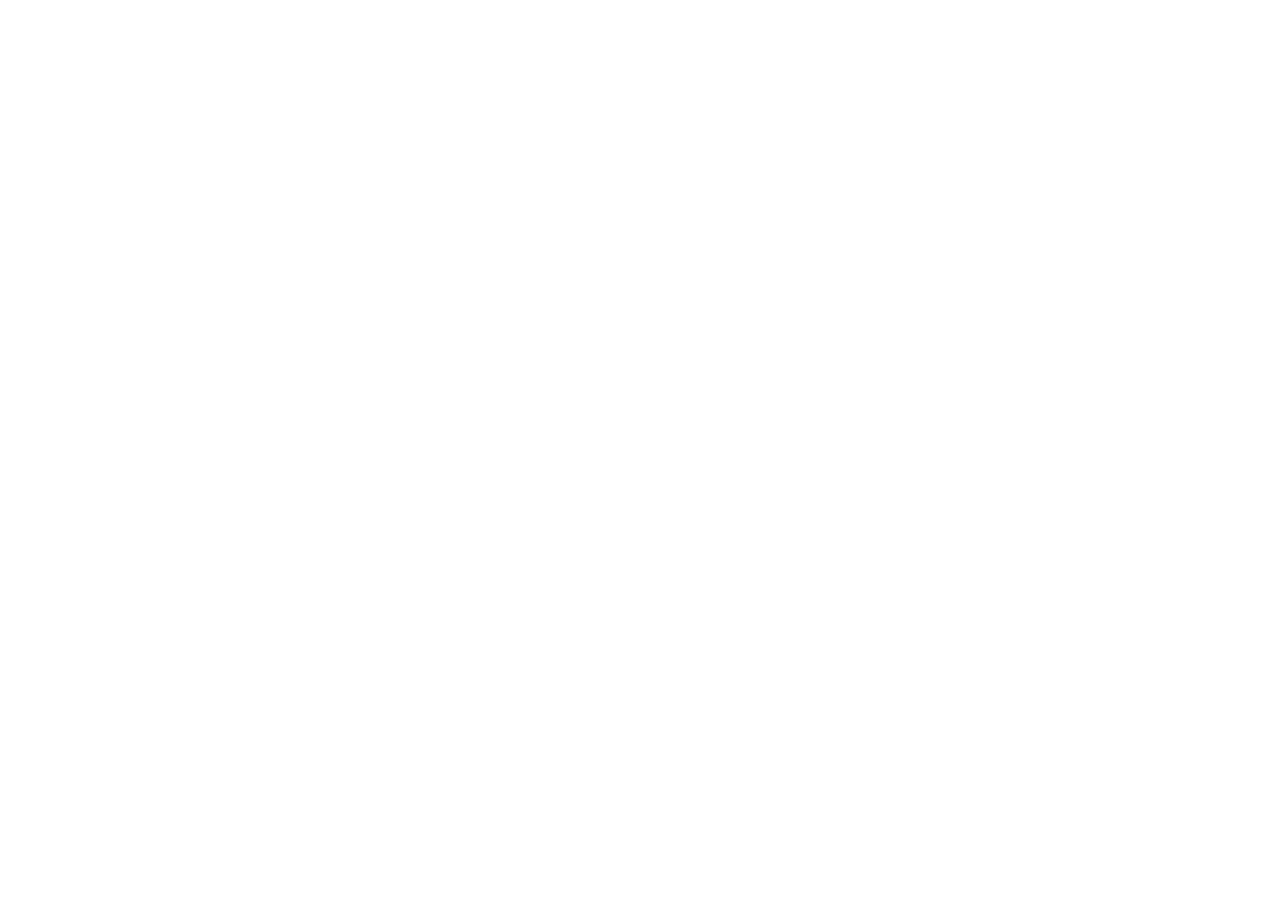
==== blocks.html @ 3df6a92e "Project structure" ====
<!DOCTYPE html>
<html lang="en">
<head>
    <meta charset="UTF-8">
    <meta name="viewport" content="width=device-width, initial-scale=1.0">
    <title>Document</title>
    <link rel="stylesheet" href="./assets/styles/normalize.css">
    <link rel="stylesheet" href="./assets/styles/blocks.css">
</head>
<body>
    
</body>
</html>
---- assets/styles/blocks.css ----
*{
    padding: 0;
    margin: 0;
    box-sizing: border-box;
}
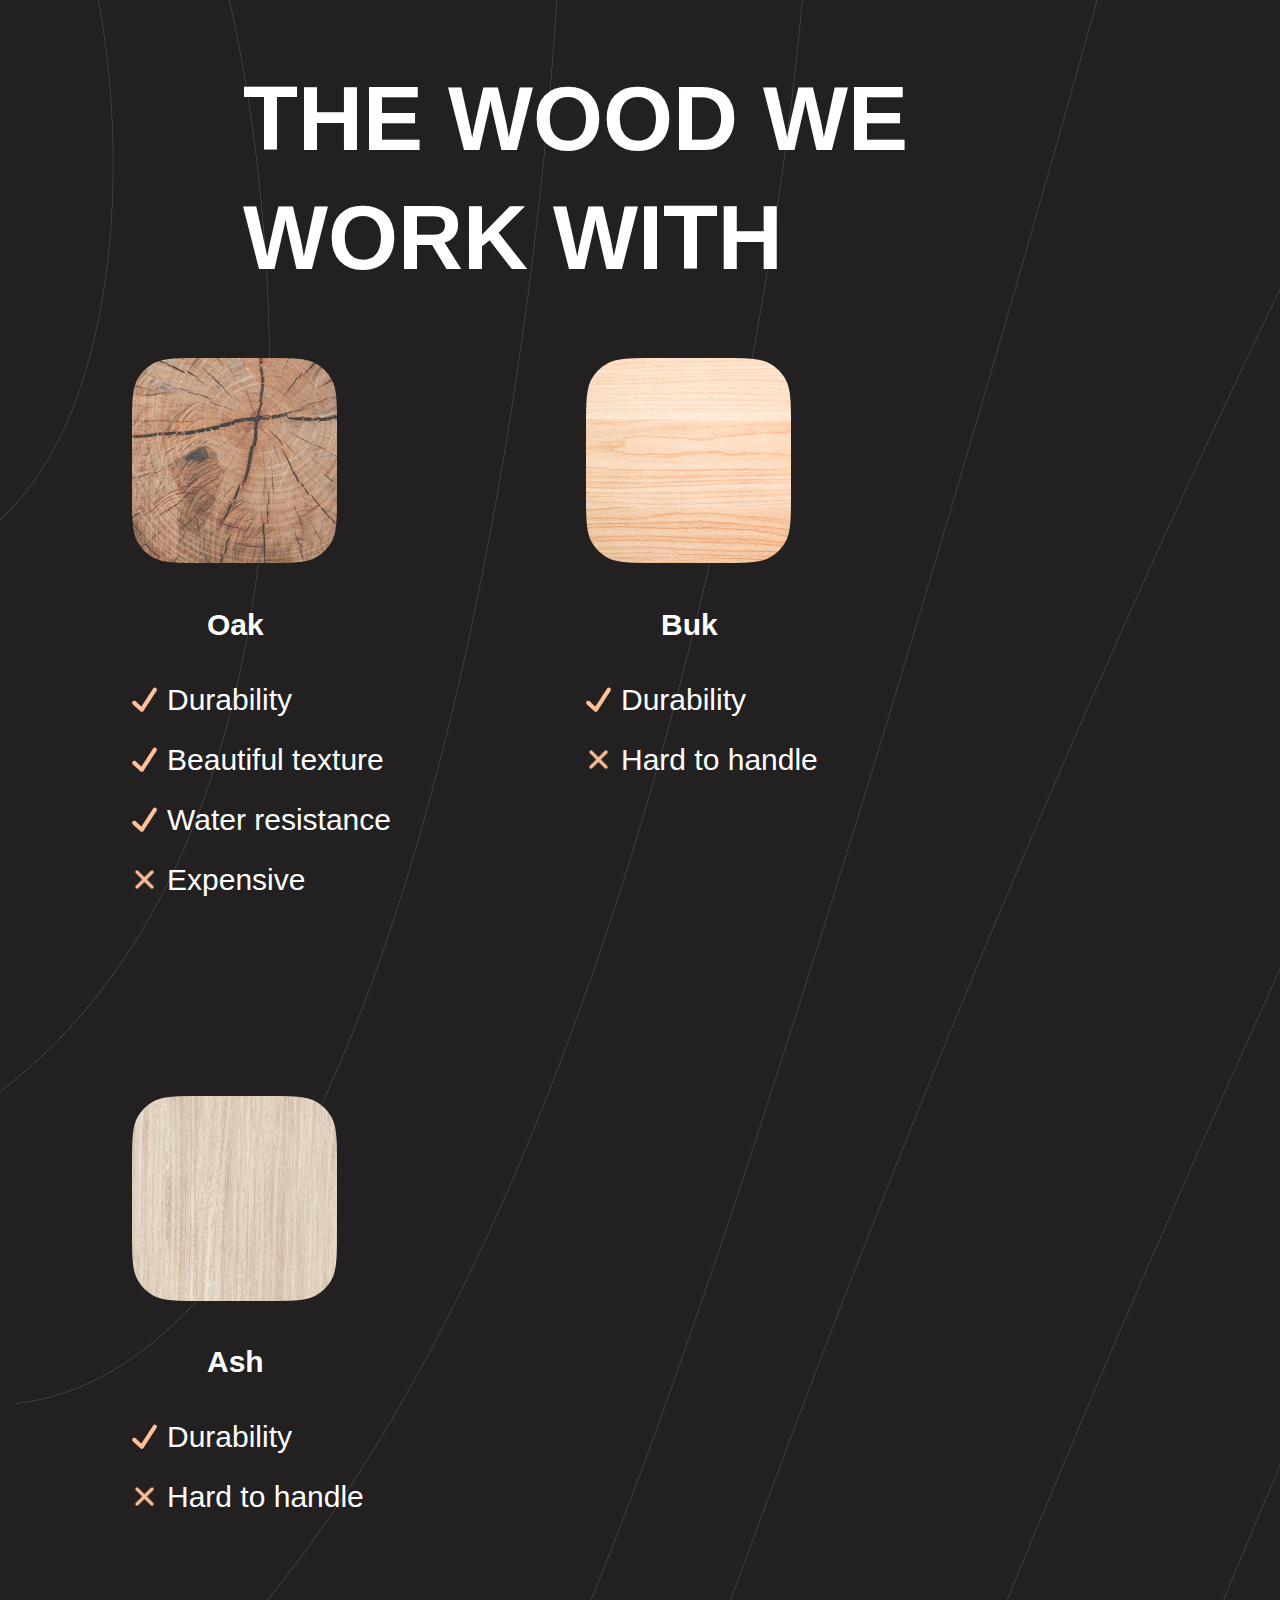
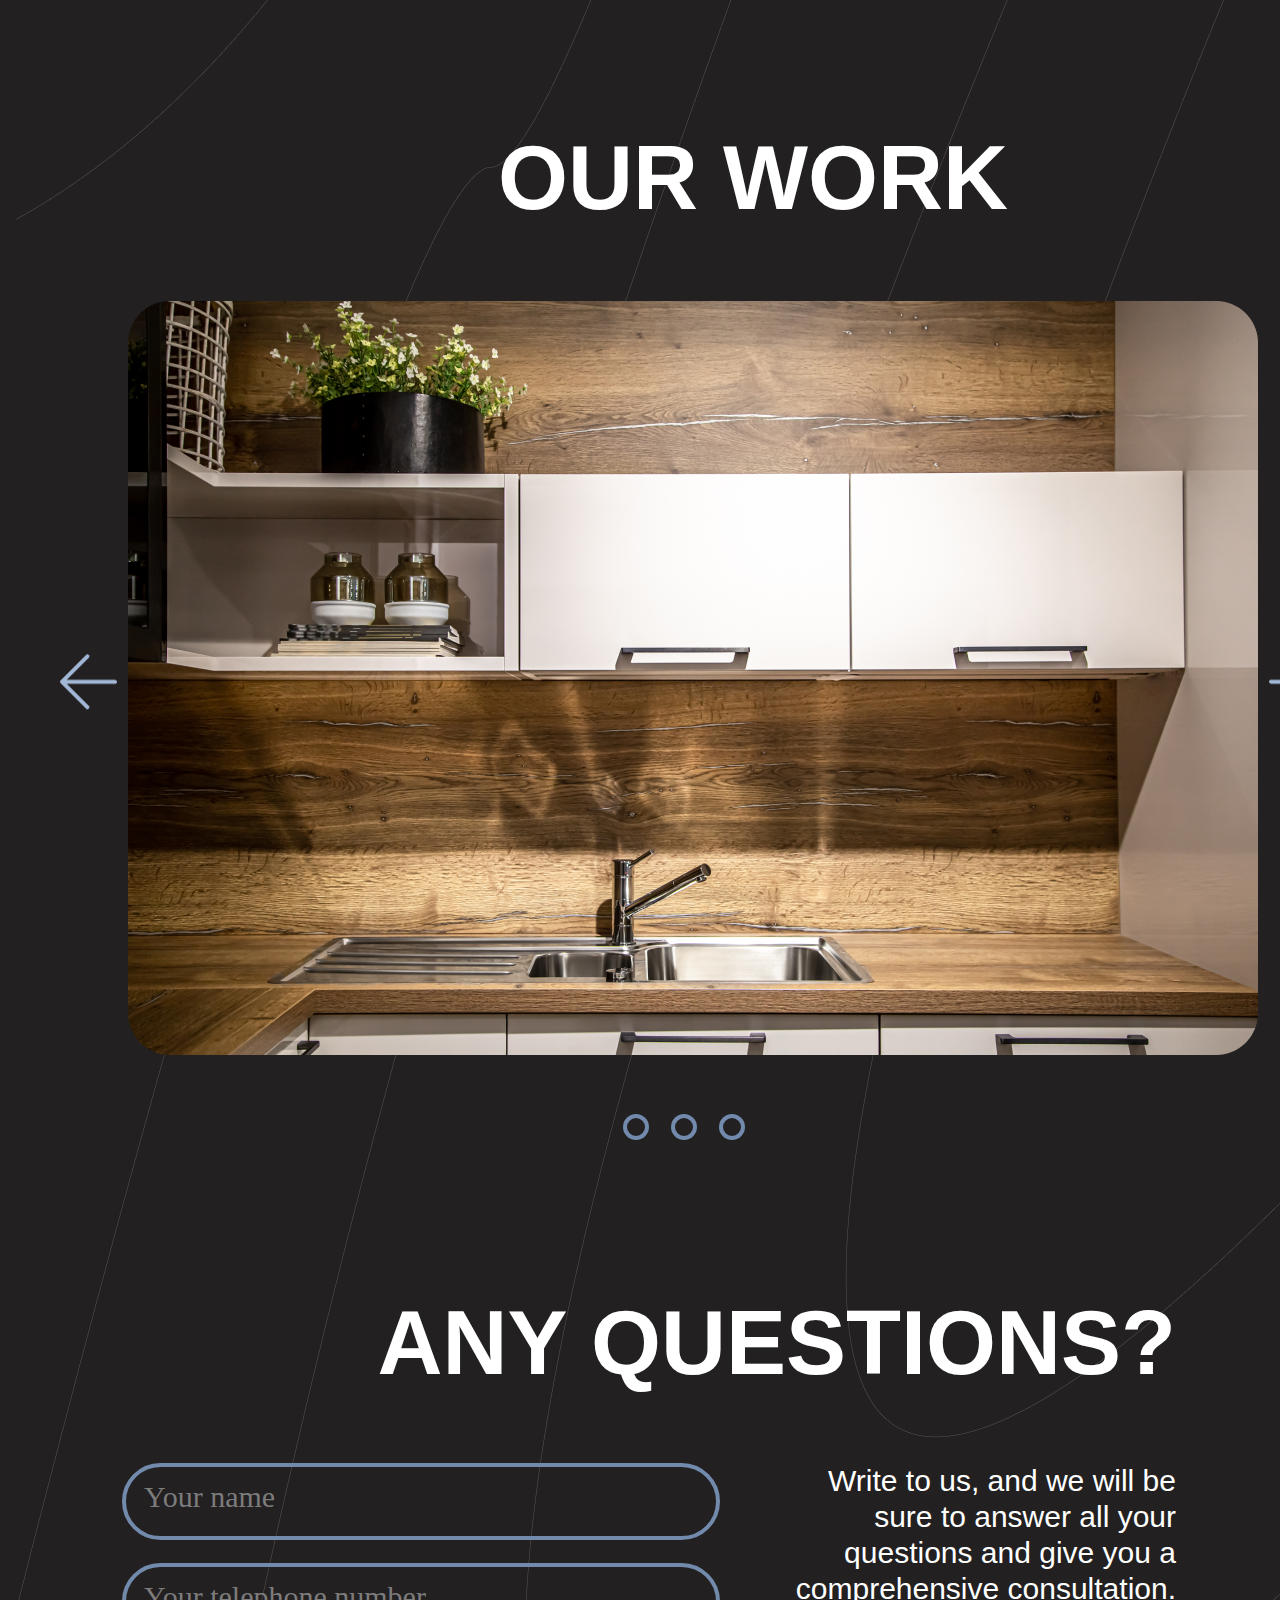
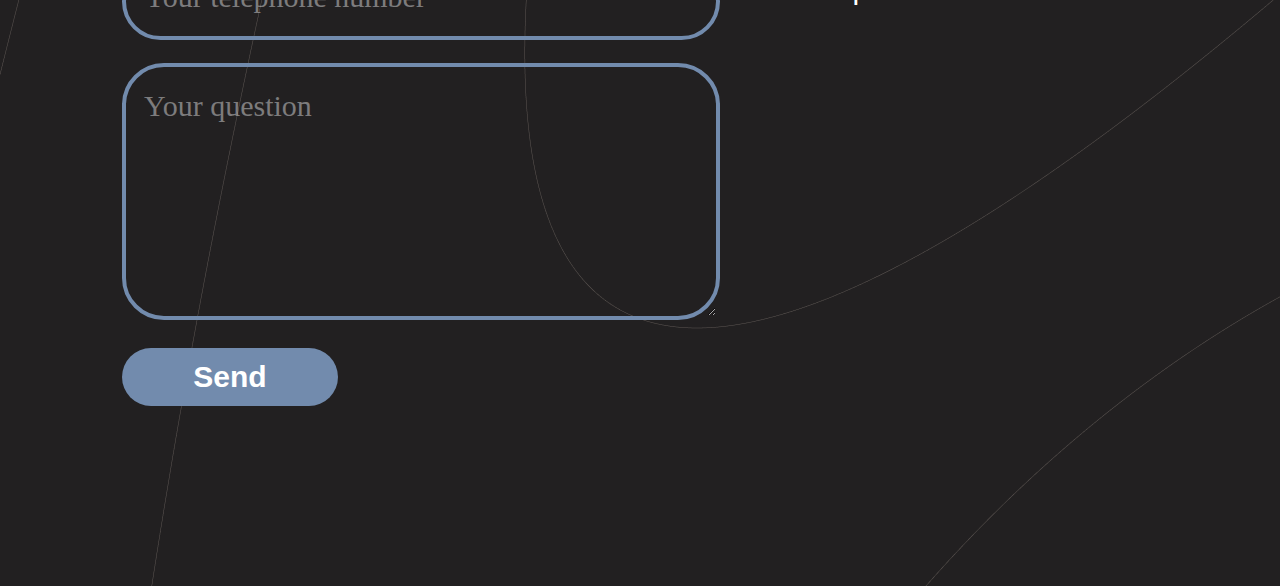
==== commit 47cd629a: "blocks, style" ====
--- a/blocks.html
+++ b/blocks.html
@@ -5,9 +5,136 @@
     <meta name="viewport" content="width=device-width, initial-scale=1.0">
     <title>Document</title>
     <link rel="stylesheet" href="./assets/styles/normalize.css">
+    <link rel="stylesheet" href="style.css">
     <link rel="stylesheet" href="./assets/styles/blocks.css">
 </head>
-<body>
+<body class="body">
+
+<!-- THE WOOD WE WORK WITH - начало -->
+
+    <section class="section section_wood">
+        <h1 class="title title_wood">The Wood We Work With</h1>
+        <div class="section_wood__woods">
+            <div class="section_wood__woods_oak">
+                <img src="assets/images/oak.png" alt="oak" class="img_small">
+                <p class="text_bold">Oak</p>
+                <ul class="proscons">
+                    <li class="proscons__point">
+                        <img src="assets/images/checkmark.png" alt="checkmark" class="bullet">
+                        <p class="text">Durability</p>
+                    </li>
+                    <li class="proscons__point">
+                        <img src="assets/images/checkmark.png" alt="checkmark" class="bullet">
+                        <p class="text">Beautiful texture</p>
+                    </li>
+                    <li class="proscons__point">
+                        <img src="assets/images/checkmark.png" alt="checkmark" class="bullet">
+                        <p class="text">Water resistance</p>
+                    </li>
+                    <li class="proscons__point">
+                        <img src="assets/images/cross.png" alt="cross" class="bullet">
+                        <p class="text">Expensive</p>
+                    </li>
+                </ul>
+            </div>
+            <div class="section_wood__woods_buk">
+                <img src="assets/images/buk.png" alt="buk" class="img_small">
+                <p class="text_bold">Buk</p>
+                <ul class="proscons">
+                    <li class="proscons__point">
+                        <img src="assets/images/checkmark.png" alt="checkmark" class="bullet">
+                        <p class="text">Durability</p>
+                    </li>
+                    <li class="proscons__point">
+                        <img src="assets/images/cross.png" alt="cross" class="bullet">
+                        <p class="text">Hard to handle</p>
+                    </li>
+                </ul>
+            </div>
+            <div class="section_wood__woods_ash">
+                <img src="assets/images/ash.png" alt="ash" class="img_small">
+                <p class="text_bold">Ash</p>
+                <ul class="proscons">
+                    <li class="proscons__point">
+                        <img src="assets/images/checkmark.png" alt="checkmark" class="bullet">
+                        <p class="text">Durability</p>
+                    </li>
+                    <li class="proscons__point">
+                        <img src="assets/images/cross.png" alt="cross" class="bullet">
+                        <p class="text">Hard to handle</p>
+                    </li>
+                </ul>
+            </div>
+        </div>
+    </section>
+
+    <!-- THE WOOD WE WORK WITH - конец -->
+
+    <!-- OUR WORK - начало -->
+    <section class="section section_work">
+        <h1 class="title title_work">Our Work</h1>
+        <div class="carousel" aria-label="Gallery">
+            <ul class="carousel__viewport">
+                <li id="carousel__slide1" tabindex="0" class="carousel__slide">
+                    <img class="carousel__picture" src="assets/images/kitchen.png" alt="kitchen">
+                    <div class="carousel__snapper">
+                        <a href="#carousel__slide3" class="carousel__prev"><img src="assets/images/arrow_left.png" alt="arrow_left"></a>
+                        <a href="#carousel__slide2" class="carousel__next"><img src="assets/images/arrow_right.png" alt="arrow_right"></a>
+                    </div>
+                </li>
+                <li id="carousel__slide2" tabindex="0" class="carousel__slide">
+                    <img class="carousel__picture" src="assets/images/kitchen_bw.png" alt="kitchen_bw">
+                    <div class="carousel__snapper">
+                        <a href="#carousel__slide1" class="carousel__prev"><img src="assets/images/arrow_left.png" alt="arrow_left"></a>
+                        <a href="#carousel__slide3" class="carousel__next"><img src="assets/images/arrow_right.png" alt="arrow_right"></a>
+                    </div>
+                </li>
+                <li id="carousel__slide3" tabindex="0" class="carousel__slide">
+                    <img class="carousel__picture" src="assets/images/kitchen.png" alt="kitchen">
+                    <div class="carousel__snapper">
+                        <a href="#carousel__slide2" class="carousel__prev"><img src="assets/images/arrow_left.png" alt="arrow_left"></a>
+                        <a href="#carousel__slide1" class="carousel__next"><img src="assets/images/arrow_right.png" alt="arrow_right"></a>
+                    </div>
+                </li>
+            </ul>
+            <aside class="carousel__navigation">
+                <ul class="carousel__navigation-list">
+                    <li class="carousel__navigation-item">
+                        <a href="#carousel__slide1" class="carousel__navigation-button">Go to slide 1</a>
+                    </li>
+                    <li class="carousel__navigation-item">
+                        <a href="#carousel__slide2" class="carousel__navigation-button">Go to slide 2</a>
+                    </li>
+                    <li class="carousel__navigation-item">
+                        <a href="#carousel__slide3" class="carousel__navigation-button">Go to slide 3</a>
+                    </li>
+                </ul>
+            </aside>
+        </div>
+    </section>
     
+
+<!-- OUR WORK - конец -->
+
+<!-- ANY QUESTIONS? - начало -->
+
+    <section class="section section_questions">
+        <h1 class="title title_questions">Any Questions?</h1>
+        <div class="form-container">
+            <form class="form">
+                <div><input class="input" type="text" id="name" placeholder="Your name"></div>
+                <div><input class="input" type="tel" id="phone" placeholder="Your telephone number"></div>
+                <div><textarea class="input input_question" type="text" id="question" placeholder="Your question"></textarea></div>
+                <button type="submit" class="button button_small text_bold">Send</button>
+            </form>
+            <span class="text form-container__text">Write to us, and we will be sure to answer all your questions and give you a comprehensive consultation.</span>
+        </div>        
+    </section>
+
+
+<!-- ANY QUESTIONS? - конец -->
+
+
+
 </body>
 </html>--- a/assets/styles/blocks.css
+++ b/assets/styles/blocks.css
@@ -1,5 +1,293 @@
+/* Общие для всего проекта - начало */
+
 *{
     padding: 0;
     margin: 0;
     box-sizing: border-box;
-}+}
+
+@font-face {
+    font-family: 'Montserrat';
+    src: url(../fonts/Montserrat-VariableFont_wght.ttf);
+}
+
+@font-face {
+    font-family: 'KyivType';
+    src: url(../fonts/KyivTypeSansMedium.otf);
+}
+
+@font-face {
+    font-family: 'Inter';
+    src: url(../fonts/Inter-VariableFont_slnt_wght.ttf);
+}
+
+.body {
+    background-color: #222021;
+}
+
+.title {
+    font-family: 'KyivType', sans-serif;
+    font-size: 90px;
+    line-height: 132.9%;
+    text-transform: uppercase;
+    color: white;
+}
+
+.text {
+    font-family: 'Inter', sans-serif;
+    font-size: 30px;
+    line-height: 36px;
+    color: white;
+}
+
+.text_bold {
+    font-family: 'Inter', sans-serif;
+    font-size: 30px;
+    font-weight: 700;
+    line-height: 36px;
+    color: white;
+}
+
+.img_small {
+    width: 205px;
+    height: 205px;
+}
+
+.button {
+    height: 58px;
+    padding: 11px 70px;
+    border: none;
+    border-radius: 42px;
+    background: rgb(114, 139, 173);
+    cursor: pointer;
+}
+
+.button_small {
+    width: 216px;
+}
+
+.button_large {
+    width: 444px;
+}
+
+.section {
+    margin-bottom: 180px;
+}
+/* Общие для всего проекта - конец */
+
+/* ВРЕМЕННО */
+.body {
+    background-image: url(../images/background_home.png);
+    background-color: #222021; 
+    /* цвет, возможно, общий? */
+}
+/* ВРЕМЕННО */
+
+/* THE WOOD WE WORK WITH - начало */
+
+.title_wood {
+    width: 746px;
+    margin-left: 243px;
+}
+
+.section_wood__woods {
+    display: grid;
+    grid-template-columns: repeat(auto-fill, 280px);
+    gap: 174px;
+    padding-left: 132px;
+}
+
+.section_wood__woods .text_bold {
+    margin: 39px 0;
+    padding-left: 75px;
+}
+
+.proscons__point {
+    margin-bottom: 24px;
+    display: flex;
+    align-items: center;
+    list-style-type: none;
+}
+
+.bullet {
+    margin-right: 10px;
+    width: 25px;
+    height: 25px;
+}
+
+/* THE WOOD WE WORK WITH - конец */
+
+/* OUR WORK - начало */
+
+* {
+    scrollbar-color: transparent transparent;
+    scrollbar-width: 0px;
+}
+
+.title_work {
+    margin-left: 498px;
+}
+
+.carousel {
+    position: relative;
+    margin-left: 40px;
+    padding-top: 806px;
+    width: 1306px;
+    height: 806px;
+    perspective: 100px;
+}
+
+.carousel__viewport {
+    position: absolute;
+    top: 0;
+    right: 0;
+    bottom: 0;
+    left: 0;
+    margin: 0;
+    padding: 0 10px;
+    width: 1306px;
+    height: 780px;
+    display: flex;
+    justify-items: center;
+    list-style-type: none;
+    overflow-x: scroll;
+    scroll-behavior: smooth;
+    scroll-snap-type: x mandatory;
+}
+
+.carousel__slide {
+    position: relative;
+    display: flex;
+    flex: 0 0 100%;
+    width: 1130px;
+    height: 760px;
+    justify-content: center;
+    align-items: center;
+    flex-shrink: 0;
+    scroll-snap-align: center;
+    list-style-type: none;
+}
+
+.carousel__picture {
+    width: 1130px;
+    height: 754px;
+}
+
+.carousel__snapper {
+    position: absolute;
+    top: 0;
+    left: 0;
+    width: 100%;
+    height: 100%;
+    scroll-snap-align: center;
+}
+
+.carousel__navigation {
+    right: 0;
+    bottom: 0;
+    left: 0;
+    text-align: center;
+}
+
+.carousel__navigation-list,
+.carousel__navigation-item {
+    display: inline-block;
+    list-style-type: none;
+}
+
+.carousel__navigation-button {
+    display: inline-block;
+    width: 26px;
+    height: 26px;
+    margin-right: 18px;
+    background: transparent;
+    background-clip: content-box;
+    border: 4px solid rgb(114, 139, 173);
+    border-radius: 50%;
+    font-size: 0;
+    transition: transform 0.1s;
+    cursor: pointer;
+}
+
+.carousel__navigation-button:active {
+    background: white;
+}
+
+.carousel__arrow {
+    width: 52px;
+    height: 50px;
+}
+
+.carousel::before,
+.carousel::after,
+.carousel__prev,
+.carousel__next {
+    position: absolute;
+    top: 0;
+    margin-top: 30%;
+    transform: translateY(-50%);
+}
+
+.carousel::before,
+.carousel__prev {
+    left: 0.65rem;
+}
+
+.carousel::after,
+.carousel__next {
+    right: 0.65rem;
+}
+
+/* OUR WORK - конец */
+
+/* ANY QUESTIONS? - начало */
+
+.section_questions {
+    padding-right: 104px;
+}
+
+.title_questions {
+    text-align: right;
+}
+
+.form-container {
+    display: flex;
+    padding-left: 122px;
+    justify-content: space-between;
+}
+
+.form {
+    margin-right: 64px;
+}
+
+.input {
+    width: 598px;
+    height: 77px;
+    margin-bottom: 23px;
+    padding: 18px;
+    box-sizing: border-box;
+    border: 4px solid rgb(114, 139, 173);
+    border-radius: 42px;
+    background: transparent;
+    color: white;
+}
+
+.input::placeholder {
+    font-family: Inter;
+    font-size: 30px;
+    line-height: 139.4%;
+    text-align: left;
+    align-items: top;
+    color: rgba(217, 217, 217, 0.51);
+}
+
+.input_question {
+    height: 257px;
+}
+
+.form-container__text {
+    width: 546px;
+    text-align: right;
+}
+
+/* ANY QUESTIONS? - конец */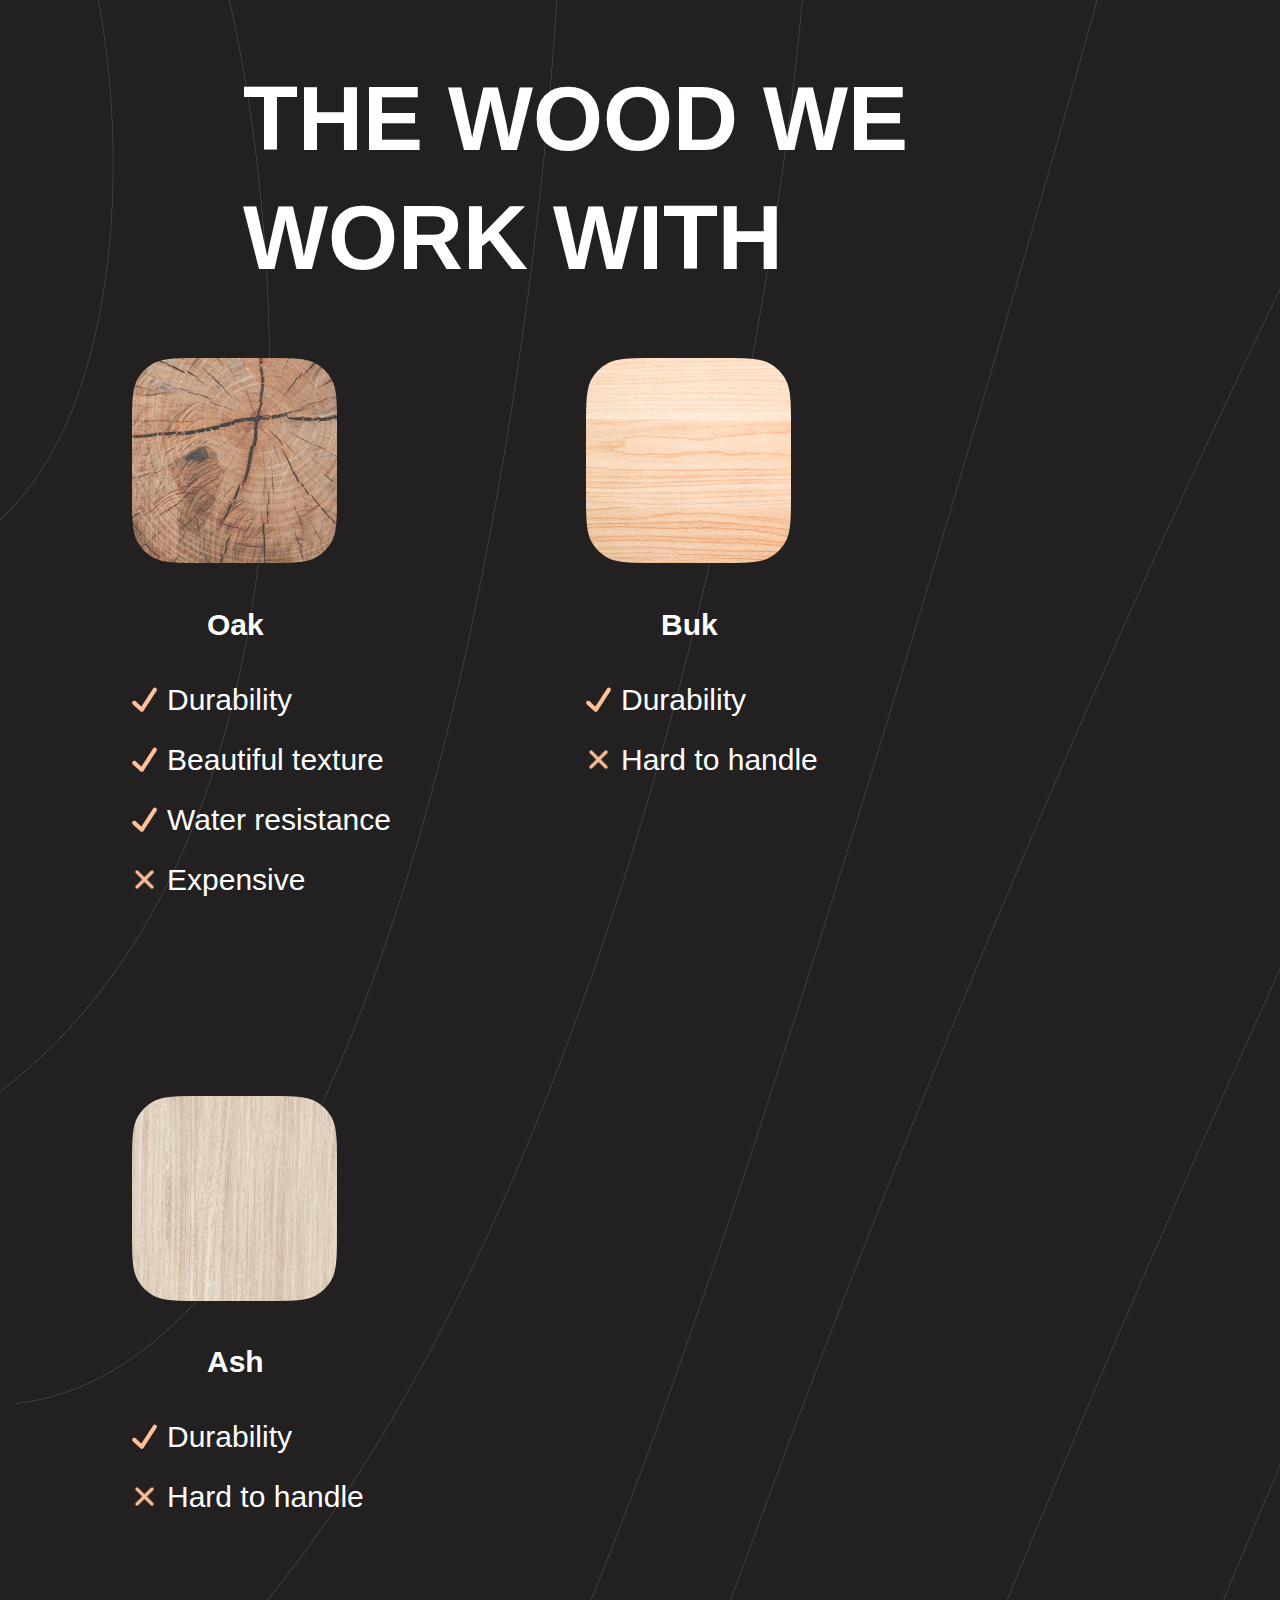
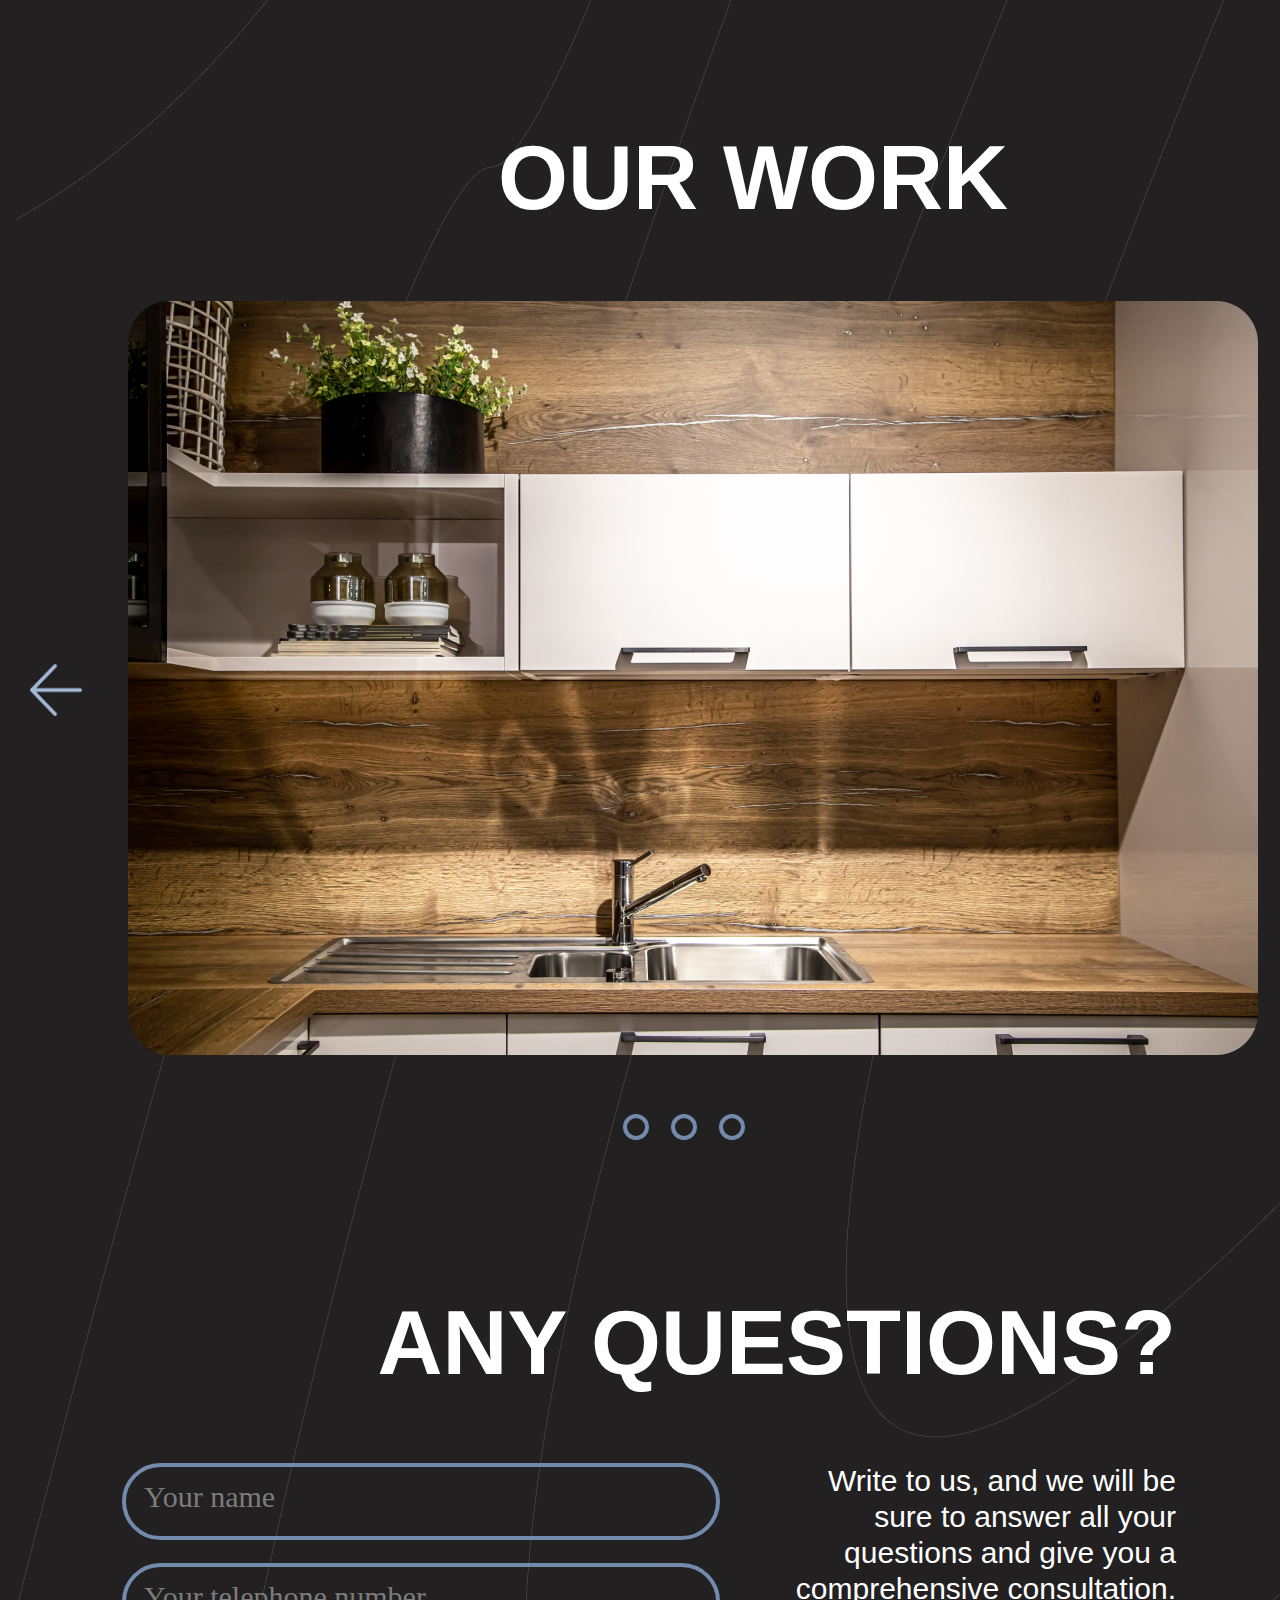
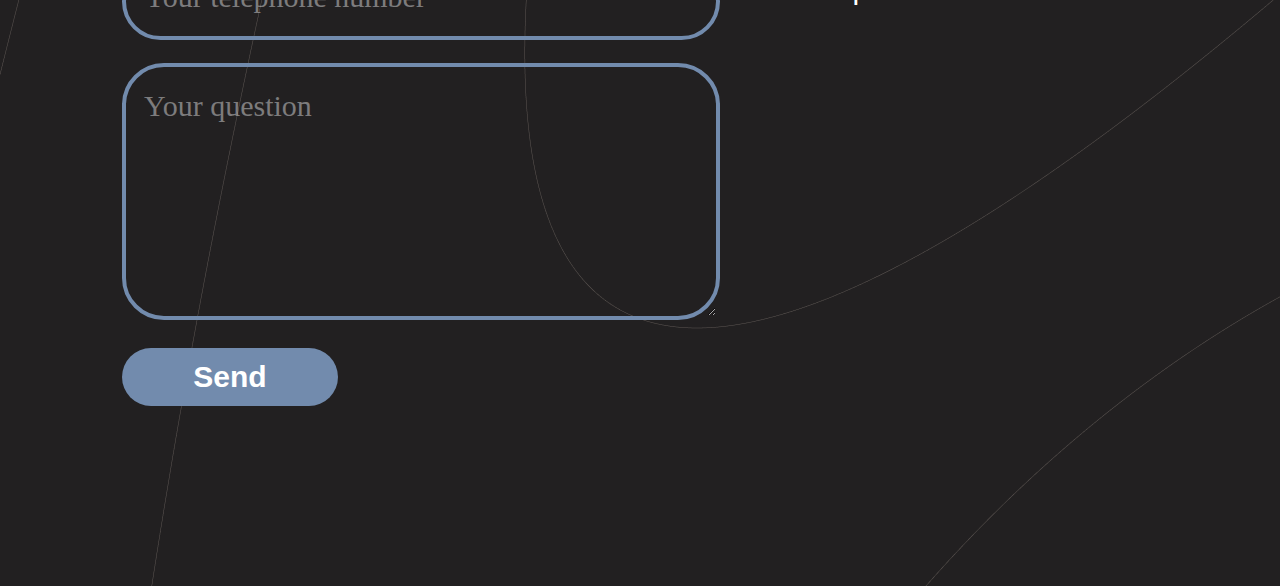
==== commit 4f9043f6: "carousel" ====
--- a/blocks.html
+++ b/blocks.html
@@ -78,22 +78,22 @@
                 <li id="carousel__slide1" tabindex="0" class="carousel__slide">
                     <img class="carousel__picture" src="assets/images/kitchen.png" alt="kitchen">
                     <div class="carousel__snapper">
-                        <a href="#carousel__slide3" class="carousel__prev"><img src="assets/images/arrow_left.png" alt="arrow_left"></a>
-                        <a href="#carousel__slide2" class="carousel__next"><img src="assets/images/arrow_right.png" alt="arrow_right"></a>
+                        <a href="#carousel__slide3" class="carousel__prev"></a>
+                        <a href="#carousel__slide2" class="carousel__next"></a>
                     </div>
                 </li>
                 <li id="carousel__slide2" tabindex="0" class="carousel__slide">
                     <img class="carousel__picture" src="assets/images/kitchen_bw.png" alt="kitchen_bw">
                     <div class="carousel__snapper">
-                        <a href="#carousel__slide1" class="carousel__prev"><img src="assets/images/arrow_left.png" alt="arrow_left"></a>
-                        <a href="#carousel__slide3" class="carousel__next"><img src="assets/images/arrow_right.png" alt="arrow_right"></a>
+                        <a href="#carousel__slide1" class="carousel__prev"></a>
+                        <a href="#carousel__slide3" class="carousel__next"></a>
                     </div>
                 </li>
                 <li id="carousel__slide3" tabindex="0" class="carousel__slide">
                     <img class="carousel__picture" src="assets/images/kitchen.png" alt="kitchen">
                     <div class="carousel__snapper">
-                        <a href="#carousel__slide2" class="carousel__prev"><img src="assets/images/arrow_left.png" alt="arrow_left"></a>
-                        <a href="#carousel__slide1" class="carousel__next"><img src="assets/images/arrow_right.png" alt="arrow_right"></a>
+                        <a href="#carousel__slide2" class="carousel__prev"></a>
+                        <a href="#carousel__slide1" class="carousel__next"></a>
                     </div>
                 </li>
             </ul>
--- a/assets/styles/blocks.css
+++ b/assets/styles/blocks.css
@@ -213,11 +213,6 @@
     background: white;
 }
 
-.carousel__arrow {
-    width: 52px;
-    height: 50px;
-}
-
 .carousel::before,
 .carousel::after,
 .carousel__prev,
@@ -225,17 +220,37 @@
     position: absolute;
     top: 0;
     margin-top: 30%;
+    width: 4rem;
+    height: 4rem;
     transform: translateY(-50%);
 }
 
 .carousel::before,
 .carousel__prev {
-    left: 0.65rem;
+    left: -1rem;
 }
 
 .carousel::after,
 .carousel__next {
-    right: 0.65rem;
+    right: -1rem;
+}
+
+.carousel::before,
+.carousel::after {
+    content: '';
+    z-index: 1;
+    background-size: 52px 52px;
+    background-repeat: no-repeat;
+    background-position: center center;
+    pointer-events: none;
+}
+
+.carousel::before {
+    background-image: url(../images/arrow_left.png);
+}
+
+.carousel::after {
+    background-image: url(../images/arrow_right.png);
 }
 
 /* OUR WORK - конец */
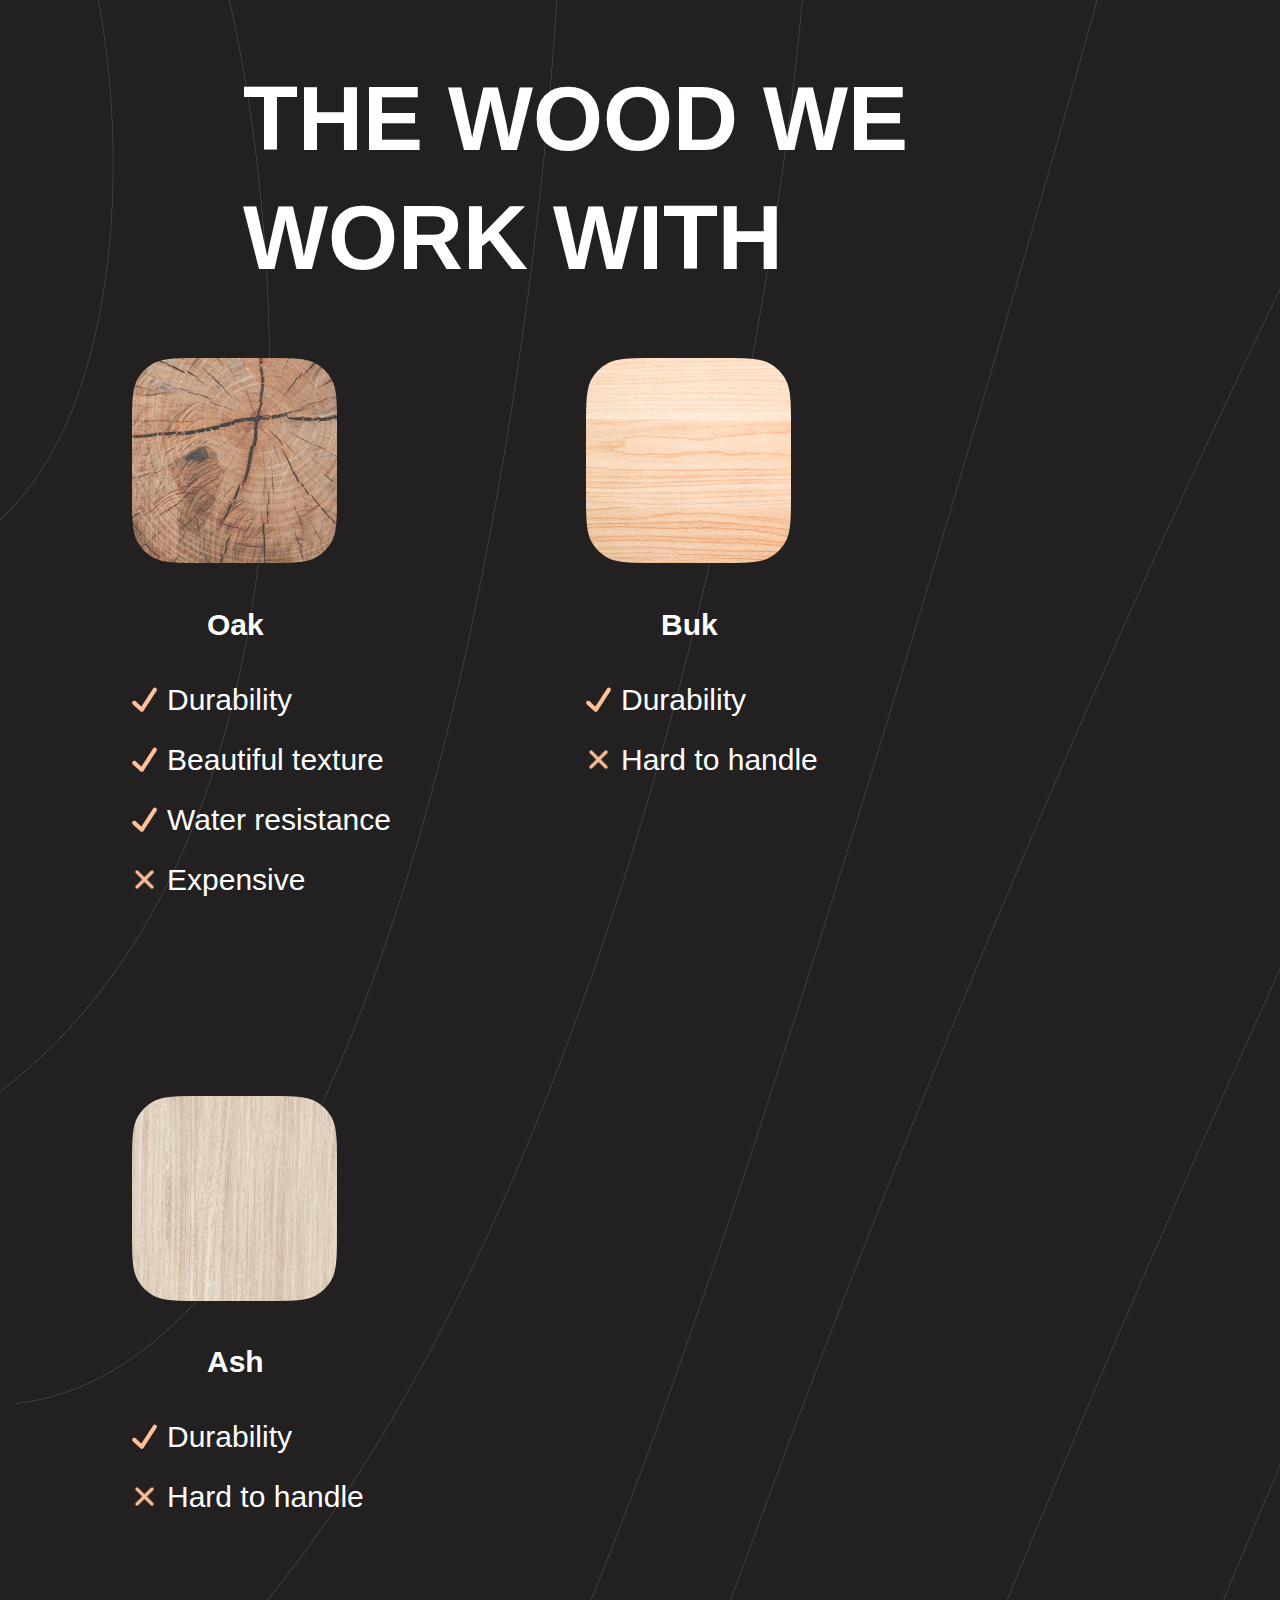
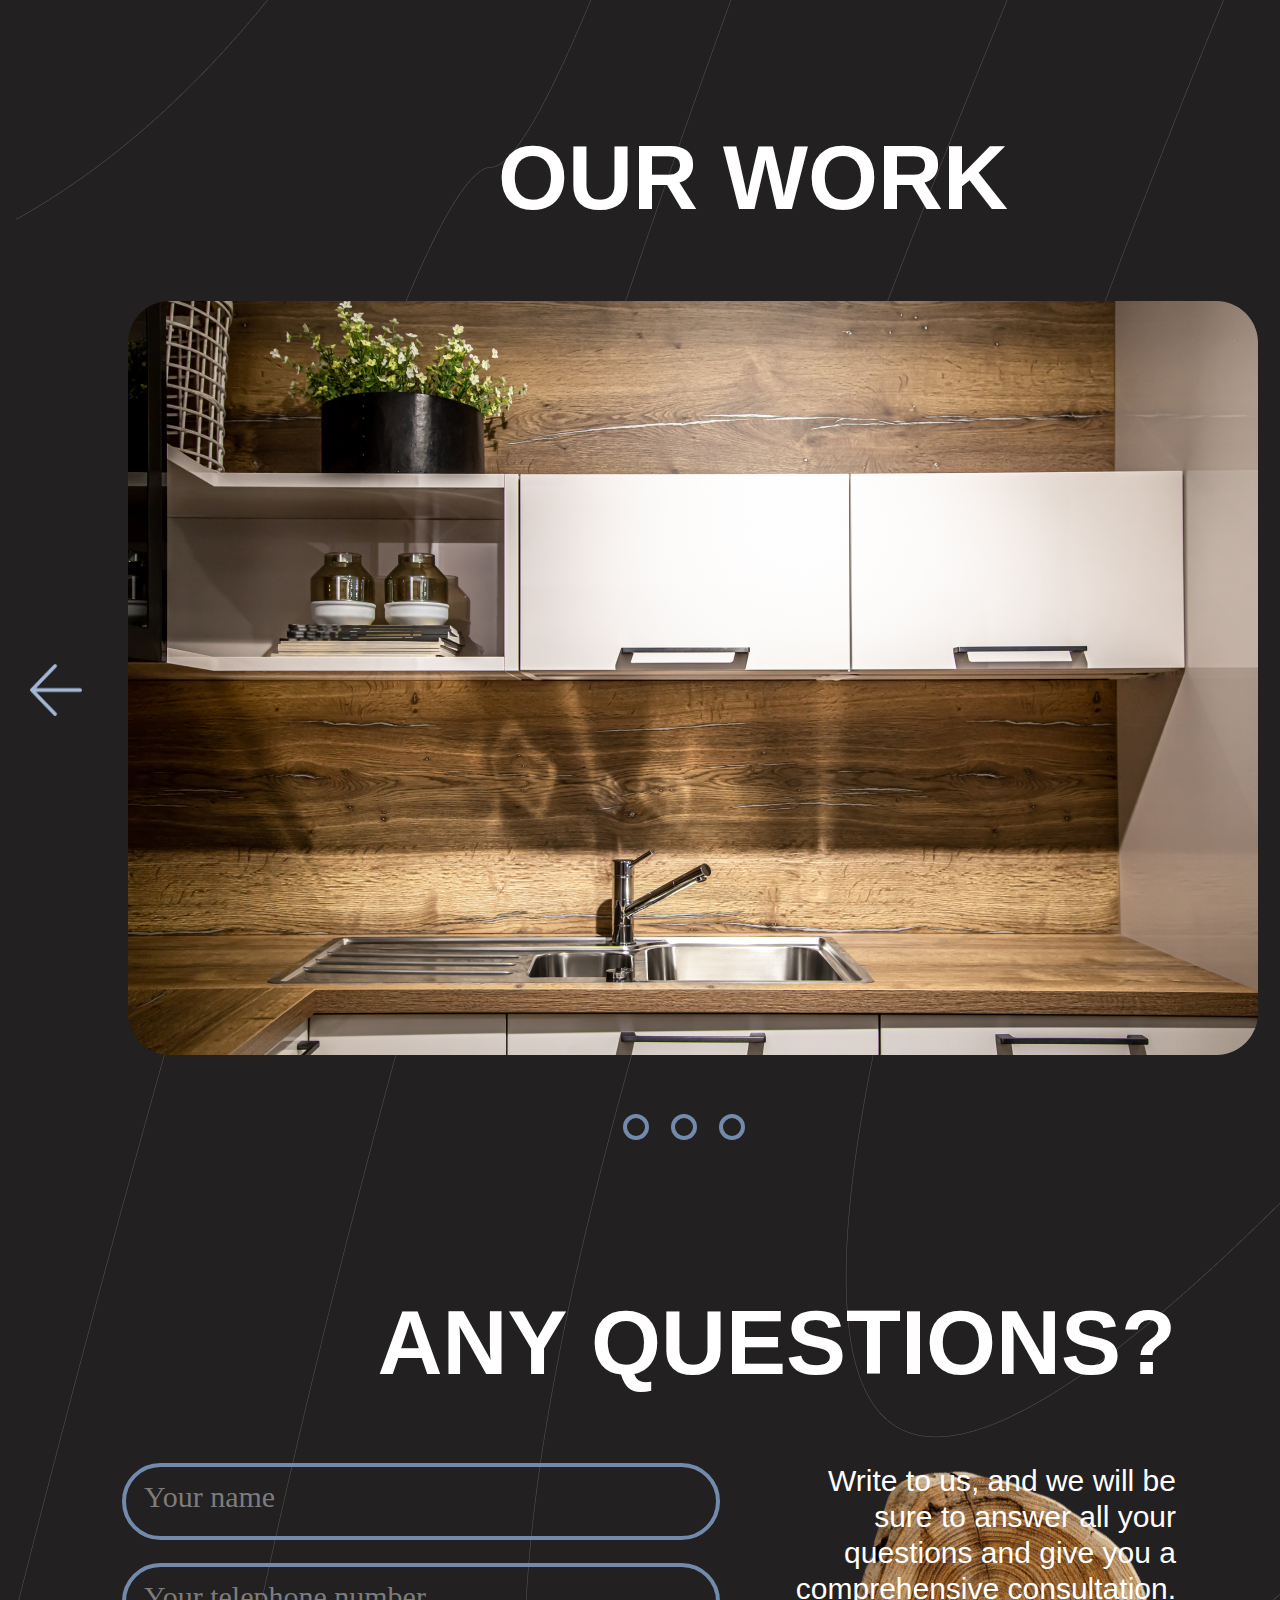
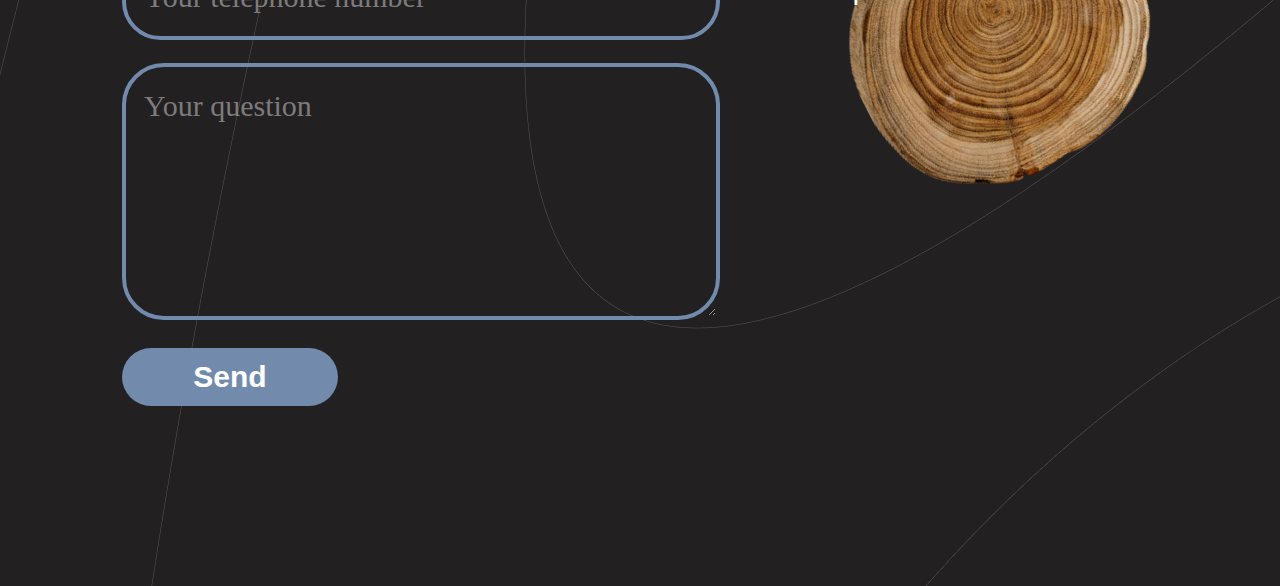
==== commit f9779b11: "gallery, blocks" ====
--- a/blocks.html
+++ b/blocks.html
@@ -125,10 +125,11 @@
                 <div><input class="input" type="text" id="name" placeholder="Your name"></div>
                 <div><input class="input" type="tel" id="phone" placeholder="Your telephone number"></div>
                 <div><textarea class="input input_question" type="text" id="question" placeholder="Your question"></textarea></div>
-                <button type="submit" class="button button_small text_bold">Send</button>
+                <button type="button" class="button button_small text_bold">Send</button>
             </form>
             <span class="text form-container__text">Write to us, and we will be sure to answer all your questions and give you a comprehensive consultation.</span>
-        </div>        
+        </div>
+        <img src="assets/images/questions_log.png" alt="log" class="section_questions__img">
     </section>
 
 
--- a/assets/styles/blocks.css
+++ b/assets/styles/blocks.css
@@ -305,4 +305,14 @@
     text-align: right;
 }
 
+.section_questions__img {
+    position: absolute;
+    z-index: -1;
+    /* Дальше параметры на каждой странице свои */
+    right: 50px;
+    top: 2980px;
+    width: 477.31px;
+    height: 482.47px;
+}
+
 /* ANY QUESTIONS? - конец */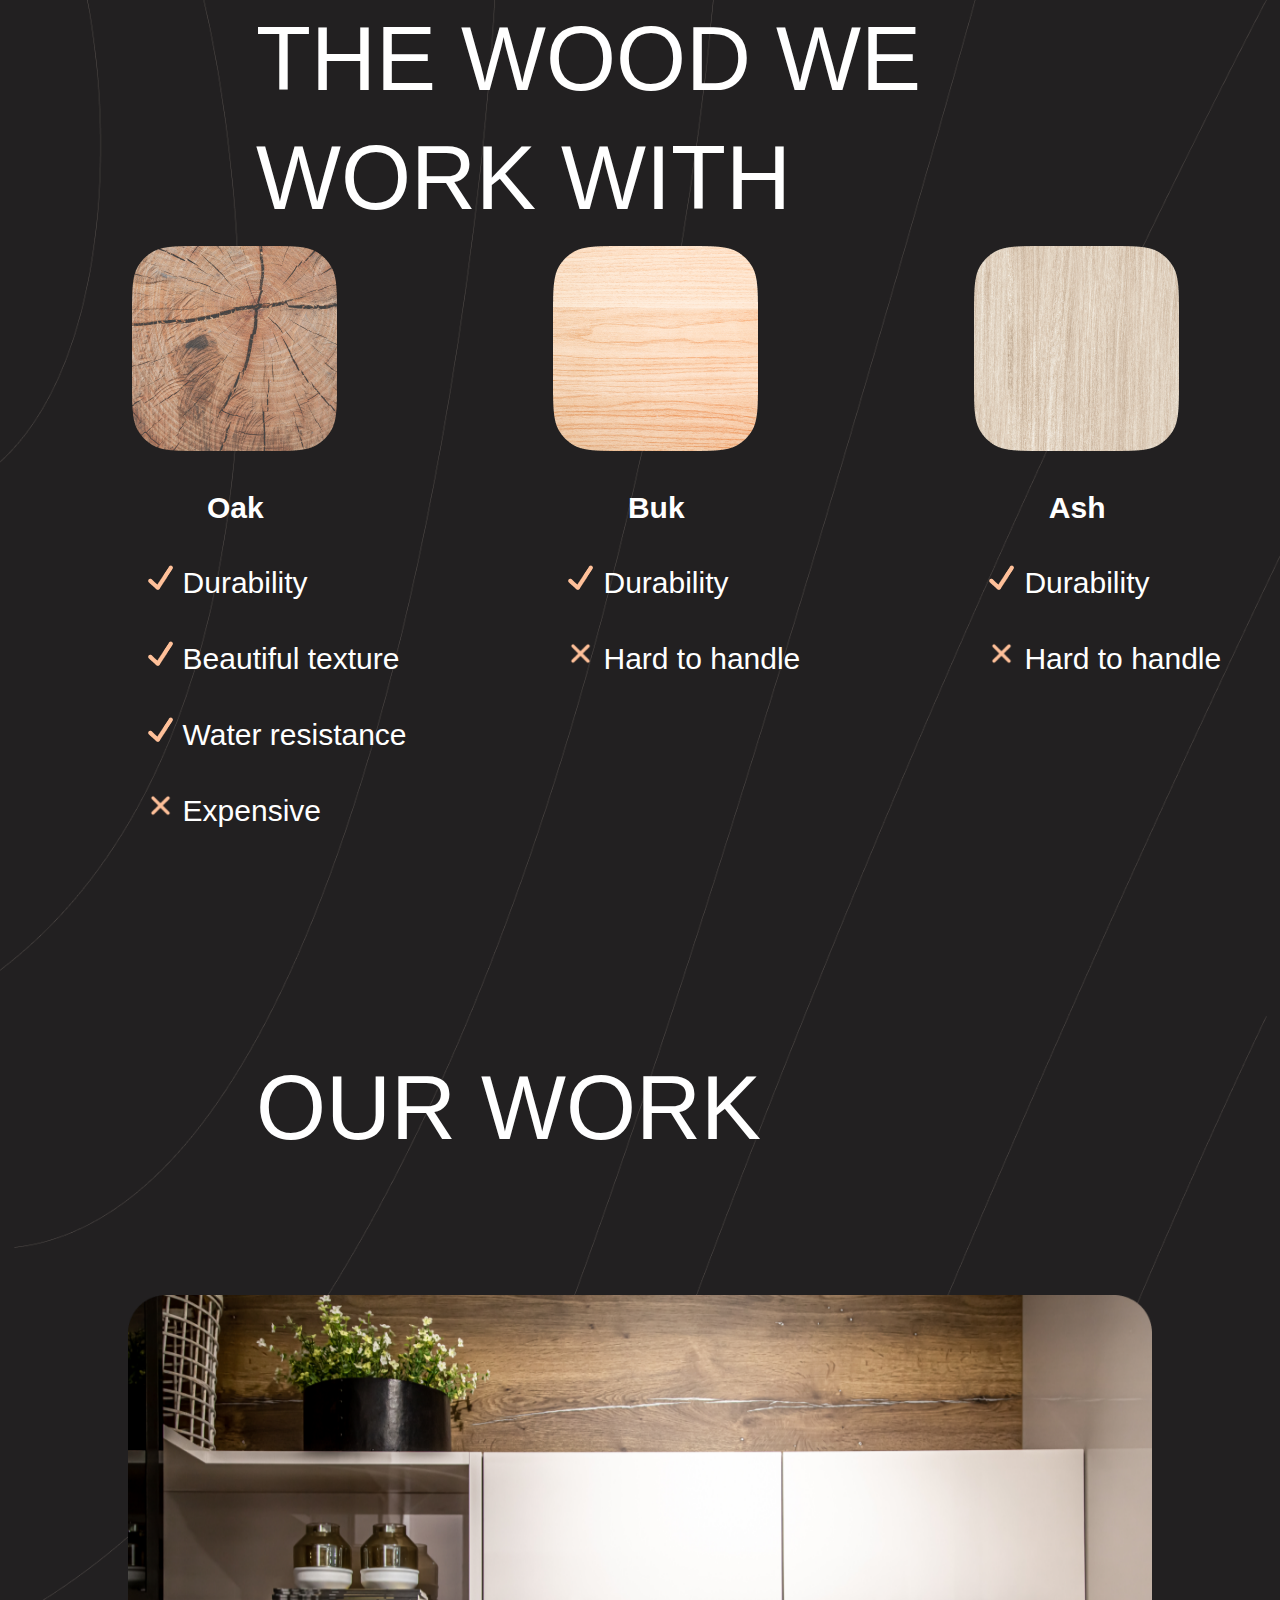
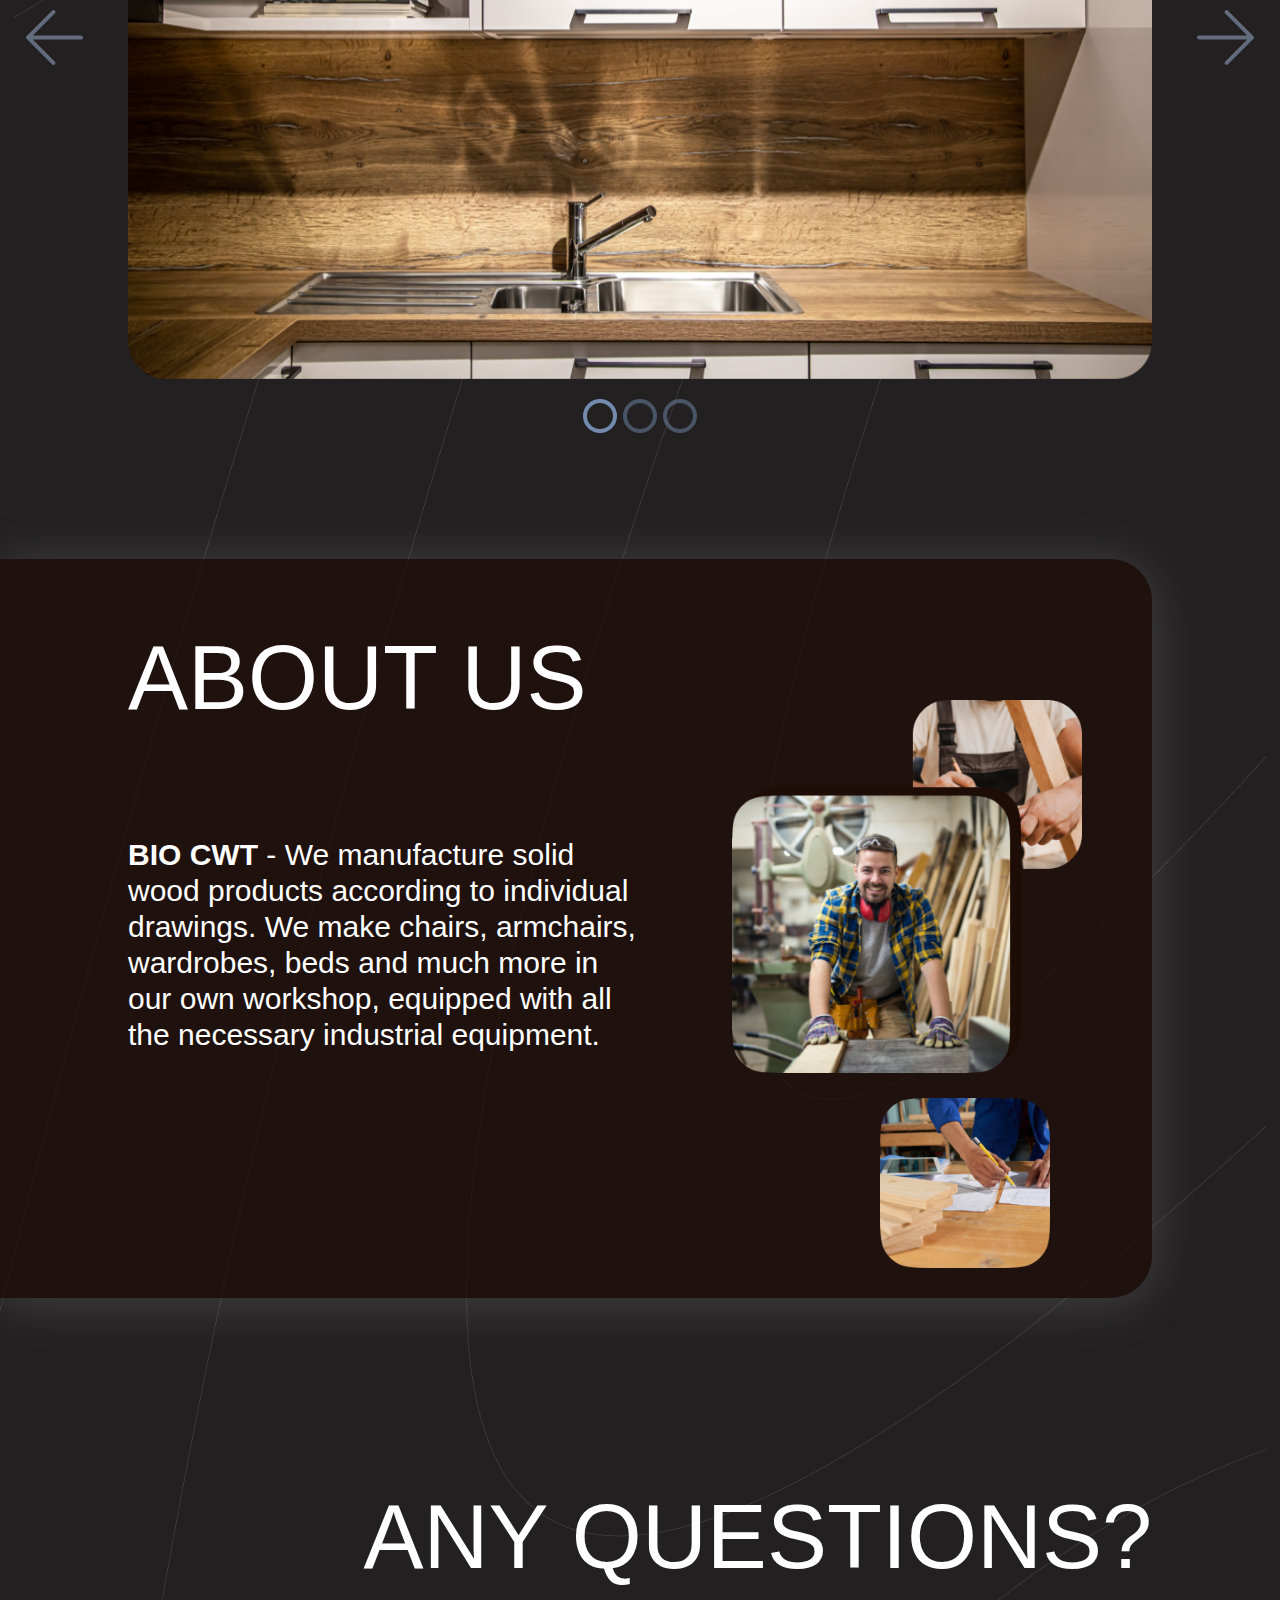
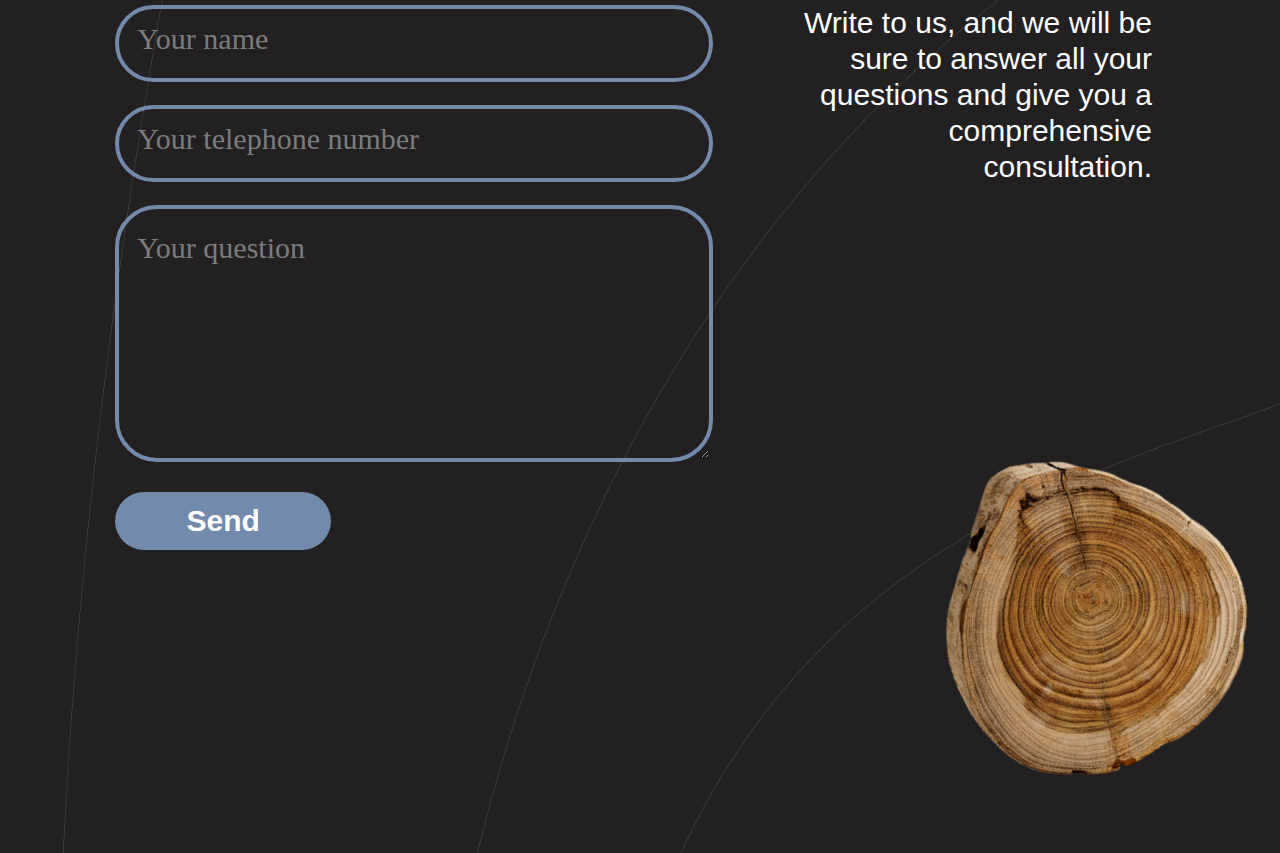
==== commit 8cb0e5db: "about, blocks" ====
--- a/blocks.html
+++ b/blocks.html
@@ -5,7 +5,9 @@
     <meta name="viewport" content="width=device-width, initial-scale=1.0">
     <title>Document</title>
     <link rel="stylesheet" href="./assets/styles/normalize.css">
-    <link rel="stylesheet" href="style.css">
+    <link href="https://cdn.jsdelivr.net/npm/bootstrap@5.3.3/dist/css/bootstrap.min.css" rel="stylesheet"
+        integrity="sha384-QWTKZyjpPEjISv5WaRU9OFeRpok6YctnYmDr5pNlyT2bRjXh0JMhjY6hW+ALEwIH" crossorigin="anonymous">
+    <link rel="stylesheet" href="./assets/styles/style.css">
     <link rel="stylesheet" href="./assets/styles/blocks.css">
 </head>
 <body class="body">
@@ -71,50 +73,63 @@
     <!-- THE WOOD WE WORK WITH - конец -->
 
     <!-- OUR WORK - начало -->
+
     <section class="section section_work">
         <h1 class="title title_work">Our Work</h1>
-        <div class="carousel" aria-label="Gallery">
-            <ul class="carousel__viewport">
-                <li id="carousel__slide1" tabindex="0" class="carousel__slide">
-                    <img class="carousel__picture" src="assets/images/kitchen.png" alt="kitchen">
-                    <div class="carousel__snapper">
-                        <a href="#carousel__slide3" class="carousel__prev"></a>
-                        <a href="#carousel__slide2" class="carousel__next"></a>
-                    </div>
-                </li>
-                <li id="carousel__slide2" tabindex="0" class="carousel__slide">
-                    <img class="carousel__picture" src="assets/images/kitchen_bw.png" alt="kitchen_bw">
-                    <div class="carousel__snapper">
-                        <a href="#carousel__slide1" class="carousel__prev"></a>
-                        <a href="#carousel__slide3" class="carousel__next"></a>
-                    </div>
-                </li>
-                <li id="carousel__slide3" tabindex="0" class="carousel__slide">
-                    <img class="carousel__picture" src="assets/images/kitchen.png" alt="kitchen">
-                    <div class="carousel__snapper">
-                        <a href="#carousel__slide2" class="carousel__prev"></a>
-                        <a href="#carousel__slide1" class="carousel__next"></a>
-                    </div>
-                </li>
-            </ul>
-            <aside class="carousel__navigation">
-                <ul class="carousel__navigation-list">
-                    <li class="carousel__navigation-item">
-                        <a href="#carousel__slide1" class="carousel__navigation-button">Go to slide 1</a>
-                    </li>
-                    <li class="carousel__navigation-item">
-                        <a href="#carousel__slide2" class="carousel__navigation-button">Go to slide 2</a>
-                    </li>
-                    <li class="carousel__navigation-item">
-                        <a href="#carousel__slide3" class="carousel__navigation-button">Go to slide 3</a>
-                    </li>
-                </ul>
-            </aside>
+        <div id="carouselExampleIndicators" class="carousel slide">
+            <div class="carousel-indicators">
+                <button type="button" data-bs-target="#carouselExampleIndicators" data-bs-slide-to="0"
+                    class="active carousel__indicator" aria-current="true" aria-label="Slide 1"></button>
+                <button type="button" data-bs-target="#carouselExampleIndicators" data-bs-slide-to="1"
+                    aria-label="Slide 2"></button>
+                <button type="button" data-bs-target="#carouselExampleIndicators" data-bs-slide-to="2"
+                    aria-label="Slide 3"></button>
+            </div>
+            <button class="carousel-control-prev" type="button" data-bs-target="#carouselExampleIndicators"
+                data-bs-slide="prev">
+                <img class="carousel-control__arrow" src="assets/images/arrow_left.png" alt="">
+                <span class="visually-hidden">Previous</span>
+            </button>
+            <div class="carousel-inner">
+                <div class="carousel-item active">
+                    <img src="assets/images/kitchen.png" class="d-block w-100" alt="...">
+                </div>
+                <div class="carousel-item">
+                    <img src="assets/images/kitchen_bw.png" class="d-block w-100" alt="...">
+                </div>
+                <div class="carousel-item">
+                    <img src="assets/images/kitchen_bw.png" class="d-block w-100" alt="...">
+                </div>
+            </div>
+            <button class="carousel-control-next" type="button" data-bs-target="#carouselExampleIndicators"
+                data-bs-slide="next">
+                <img class="carousel-control__arrow" src="assets/images/arrow_right.png" alt="">
+                <span class="visually-hidden">Next</span>
+            </button>
         </div>
     </section>
     
 
 <!-- OUR WORK - конец -->
+
+
+<!-- ABOUT US - начало -->
+
+<section class="section section_about">
+    <div class="section_about__group">
+        <div class="text section_about__group__text">
+            <h1 class="title title_about">About Us</h1>
+            <span class="text_bold">BIO CWT</span> - We manufacture solid wood products according to individual drawings. We make chairs, armchairs, wardrobes, beds and much more in our own workshop, equipped with all the necessary industrial equipment.
+            </div>
+        <div>
+            <img class="section_about__img1" src="assets/images/about_carpenter.png" alt="">
+        </div>
+    </div>
+    <img class="section_about__img2" src="assets/images/about_drawing.png" alt="">
+</section>
+
+<!-- ABOUT US - конец -->
+
 
 <!-- ANY QUESTIONS? - начало -->
 
@@ -129,7 +144,9 @@
             </form>
             <span class="text form-container__text">Write to us, and we will be sure to answer all your questions and give you a comprehensive consultation.</span>
         </div>
-        <img src="assets/images/questions_log.png" alt="log" class="section_questions__img">
+        <div class="section_questions__img-container">
+            <img src="assets/images/questions_log.png" alt="log" class="section_questions__img-container__img">
+        </div>
     </section>
 
 
@@ -137,5 +154,8 @@
 
 
 
+<script src="https://cdn.jsdelivr.net/npm/bootstrap@5.3.3/dist/js/bootstrap.bundle.min.js"
+    integrity="sha384-YvpcrYf0tY3lHB60NNkmXc5s9fDVZLESaAA55NDzOxhy9GkcIdslK1eN7N6jIeHz"
+    crossorigin="anonymous"></script>
 </body>
 </html>--- a/assets/styles/style.css
+++ b/assets/styles/style.css
@@ -0,0 +1,69 @@
+*{
+    padding: 0;
+    margin: 0;
+    box-sizing: border-box;
+}
+
+@font-face {
+    font-family: 'Montserrat';
+    src: url(../fonts/Montserrat-VariableFont_wght.ttf);
+}
+
+@font-face {
+    font-family: 'KyivType';
+    src: url(../fonts/KyivTypeSansMedium.otf);
+}
+
+@font-face {
+    font-family: 'Inter';
+    src: url(../fonts/Inter-VariableFont_slnt_wght.ttf);
+}
+
+.body {
+    background-color: #222021;
+    width: 100vw;
+}
+
+.title {
+    font-family: 'KyivType', sans-serif;
+    font-size: 90px;
+    line-height: 132.9%;
+    text-transform: uppercase;
+    color: white;
+}
+
+.text {
+    font-family: 'Inter', sans-serif;
+    font-size: 30px;
+    line-height: 36px;
+    color: white;
+}
+
+.text_bold {
+    font-family: 'Inter', sans-serif;
+    font-size: 30px;
+    font-weight: 700;
+    line-height: 36px;
+    color: white;
+}
+
+.button {
+    height: 58px;
+    padding: 11px 70px;
+    border: none;
+    border-radius: 42px;
+    background: rgb(114, 139, 173);
+    cursor: pointer;
+}
+
+.button_small {
+    width: 216px;
+}
+
+.button_large {
+    width: 444px;
+}
+
+.section {
+    margin-bottom: 180px;
+}--- a/assets/styles/blocks.css
+++ b/assets/styles/blocks.css
@@ -23,6 +23,7 @@
 
 .body {
     background-color: #222021;
+    width: 100vw;
 }
 
 .title {
@@ -78,22 +79,24 @@
 /* ВРЕМЕННО */
 .body {
     background-image: url(../images/background_home.png);
+    background-repeat: no-repeat;
+    background-size: cover;
     background-color: #222021; 
     /* цвет, возможно, общий? */
 }
 /* ВРЕМЕННО */
 
+
 /* THE WOOD WE WORK WITH - начало */
-
 .title_wood {
-    width: 746px;
-    margin-left: 243px;
+    max-width: 746px;
+    margin-left: 20%;
 }
 
 .section_wood__woods {
     display: grid;
-    grid-template-columns: repeat(auto-fill, 280px);
-    gap: 174px;
+    grid-template-columns: repeat(auto-fill, minmax(280px, 1fr));
+    gap: 10%;
     padding-left: 132px;
 }
 
@@ -104,8 +107,9 @@
 
 .proscons__point {
     margin-bottom: 24px;
+    margin-left: -6%;
     display: flex;
-    align-items: center;
+    align-items: start;
     list-style-type: none;
 }
 
@@ -114,151 +118,97 @@
     width: 25px;
     height: 25px;
 }
-
 /* THE WOOD WE WORK WITH - конец */
 
+
 /* OUR WORK - начало */
-
-* {
-    scrollbar-color: transparent transparent;
-    scrollbar-width: 0px;
-}
-
 .title_work {
-    margin-left: 498px;
+    margin-left: 20%;
 }
 
 .carousel {
-    position: relative;
-    margin-left: 40px;
-    padding-top: 806px;
-    width: 1306px;
-    height: 806px;
-    perspective: 100px;
-}
-
-.carousel__viewport {
-    position: absolute;
-    top: 0;
-    right: 0;
-    bottom: 0;
-    left: 0;
-    margin: 0;
-    padding: 0 10px;
-    width: 1306px;
-    height: 780px;
-    display: flex;
-    justify-items: center;
-    list-style-type: none;
-    overflow-x: scroll;
-    scroll-behavior: smooth;
-    scroll-snap-type: x mandatory;
-}
-
-.carousel__slide {
-    position: relative;
-    display: flex;
-    flex: 0 0 100%;
-    width: 1130px;
-    height: 760px;
-    justify-content: center;
-    align-items: center;
-    flex-shrink: 0;
-    scroll-snap-align: center;
-    list-style-type: none;
-}
-
-.carousel__picture {
-    width: 1130px;
-    height: 754px;
-}
-
-.carousel__snapper {
-    position: absolute;
-    top: 0;
-    left: 0;
-    width: 100%;
-    height: 100%;
-    scroll-snap-align: center;
-}
-
-.carousel__navigation {
-    right: 0;
-    bottom: 0;
-    left: 0;
-    text-align: center;
-}
-
-.carousel__navigation-list,
-.carousel__navigation-item {
-    display: inline-block;
-    list-style-type: none;
-}
-
-.carousel__navigation-button {
-    display: inline-block;
+    margin: 10%;
+}
+
+.slide {
+    background: none;
+}
+
+.carousel-indicators {
+    bottom: -70px;
+}
+
+.carousel .carousel-indicators button {
+    background: transparent;
+    border: 4px solid rgb(114, 139, 173);
+}
+
+.carousel-indicators [data-bs-target] {
+    box-sizing: content-box;
+    flex: 0 1 auto;
     width: 26px;
     height: 26px;
-    margin-right: 18px;
-    background: transparent;
+    padding: 0;
+    margin-right: 3px;
+    margin-left: 3px;
+    text-indent: -999px;
     background-clip: content-box;
-    border: 4px solid rgb(114, 139, 173);
     border-radius: 50%;
-    font-size: 0;
-    transition: transform 0.1s;
-    cursor: pointer;
-}
-
-.carousel__navigation-button:active {
-    background: white;
-}
-
-.carousel::before,
-.carousel::after,
-.carousel__prev,
-.carousel__next {
-    position: absolute;
-    top: 0;
-    margin-top: 30%;
-    width: 4rem;
-    height: 4rem;
-    transform: translateY(-50%);
-}
-
-.carousel::before,
-.carousel__prev {
-    left: -1rem;
-}
-
-.carousel::after,
-.carousel__next {
-    right: -1rem;
-}
-
-.carousel::before,
-.carousel::after {
-    content: '';
-    z-index: 1;
-    background-size: 52px 52px;
-    background-repeat: no-repeat;
-    background-position: center center;
-    pointer-events: none;
-}
-
-.carousel::before {
-    background-image: url(../images/arrow_left.png);
-}
-
-.carousel::after {
-    background-image: url(../images/arrow_right.png);
-}
-
+}
+
+.carousel-control-prev {
+    margin-left: -150px;
+}
+
+.carousel-control-next {
+    margin-right: -150px;
+}
 /* OUR WORK - конец */
 
+
+/* ABOUT US - начало */
+.section_about {
+    position: relative;
+    margin-right: 10%;
+    padding-top: 60px;
+    padding-left: 10%;
+    padding-right: 70px;
+    padding-bottom: 30px;
+    background-color: rgb(30, 12, 6, 0.7);
+    border-radius: 0px 42px 42px 0px;
+    box-shadow: 0px 4px 52px 0px rgba(245, 245, 245, 0.17);
+}
+
+.section_about__group {
+    margin-bottom: 25px;
+    display: flex;
+    align-items: flex-end;
+    justify-content: space-between;
+    flex-wrap: wrap;
+}
+
+.section_about__group__text {
+    margin-right: 3%;
+    margin-bottom: 20px;
+    max-width: 520px;
+}
+
+.title_about {
+    margin-top: 0;
+    margin-bottom: 100px;
+}
+
+.section_about__img2 {
+    display: block;
+    margin-left: auto;
+    margin-right: 32px;
+}
+/* ABOUT US - конец */
+
+
 /* ANY QUESTIONS? - начало */
-
 .section_questions {
-    padding-right: 104px;
+    padding-right: 10%;
 }
 
 .title_questions {
@@ -267,7 +217,7 @@
 
 .form-container {
     display: flex;
-    padding-left: 122px;
+    padding-left: 10%;
     justify-content: space-between;
 }
 
@@ -305,14 +255,211 @@
     text-align: right;
 }
 
-.section_questions__img {
+.section_questions__img-container {
+    position: relative;
+}
+
+.section_questions__img-container__img {
     position: absolute;
     z-index: -1;
-    /* Дальше параметры на каждой странице свои */
-    right: 50px;
-    top: 2980px;
+    /* Остальные параметры разные на каждой странице */
     width: 477.31px;
     height: 482.47px;
-}
-
-/* ANY QUESTIONS? - конец */+    left: 850px;
+    right: 180px;
+    top: -180px;
+    bottom: 0;
+}
+/* ANY QUESTIONS? - конец */
+
+
+@media screen and (max-width: 1280px) {
+    /* ABOUT US - начало */
+    .section_about__img1 {
+        width: 350px;
+    }
+        
+    .section_about__img2 {
+        width: 170px;
+    }
+    /* ABOUT US - конец */
+
+}
+
+
+@media screen and (max-width: 1024px) {
+
+    /* THE WOOD WE WORK WITH - начало */
+    .proscons__point {
+        margin-left: -10%;
+    }
+    /* THE WOOD WE WORK WITH - конец */
+
+    /* OUR WORK - начало */
+    .title_work {
+        padding-left: 10%;
+        margin: 0;
+    }
+
+    .carousel {
+        margin-top: 5%;
+        margin-right: 15%;
+        margin-left: 15%;
+        margin-bottom: 15%;
+    }
+
+    .carousel-indicators [data-bs-target] {
+        width: 16px;
+        height: 16px;
+    }
+
+    .carousel-control__arrow {
+        width: 26px;
+        height: 26px;
+    }
+
+    .carousel-control-prev {
+        margin-left: -15%;
+    }
+    
+    .carousel-control-next {
+        margin-right: -15%;
+    }
+    /* OUR WORK - конец */
+
+    
+    /* ANY QUESTIONS? - начало */
+    .input {
+        width: 324px;
+        height: 41px;
+    }
+
+    .input_question {
+        height: 134px;
+    }
+
+    .input::placeholder {
+        font-size: 20px;
+    }
+
+    .section_questions__img-container__img {
+        display: none;
+    }
+    /* ANY QUESTIONS? - конец */
+}
+
+@media screen and (max-width: 768px) {
+
+    /* ОБЩИЕ - начало */
+    .title {
+        font-size: 30px;
+        text-align: left;
+    }
+    
+    .text {
+        font-size: 15px;
+        line-height: 120%;
+        text-align: left;
+    }
+    
+    .text_bold {
+        font-size: 15px;
+        line-height: 120%;
+    }
+
+    .img_small {
+        width: 90px;
+        height: 90px;
+    }
+    
+    .button {
+        height: 33px;
+        padding: 7px 21px;
+    }
+    
+    .button_small {
+        width: 86px;
+    }
+    
+    .button_large {
+        width: 195px;
+    }
+    
+    .section {
+        margin-bottom: 80px;
+    }
+    /* ОБЩИЕ - конец */
+
+    /* THE WOOD WE WORK WITH - начало */
+    .title_wood {
+        margin-bottom: 5%;
+    }
+
+    .section_wood__woods .text_bold {
+        margin: 20px 0;
+        padding-left: 30px;
+    }
+
+    .proscons__point .text {
+        line-height: 100%;
+        margin: 0;
+    }
+
+    .bullet {
+        margin-right: 10px;
+        width: 13px;
+        height: 12px;
+    }
+
+    .section_wood__woods {
+        gap: 5%;
+        padding-left: 132px;
+    }
+    /* THE WOOD WE WORK WITH - конец */
+
+    /* ABOUT US - начало */
+    .section_about {
+        padding-left: 10%;
+    }
+
+    .title_about {
+        margin-bottom: 38px;
+    }
+
+    .section_about__group__text {
+        max-width: 285px;
+    }
+
+    .section_about__img1 {
+        width: 269px;
+    }
+
+    .section_about__img2 {
+        width: 130px;
+    }
+    /* ABOUT US - конец */
+
+    /* ANY QUESTIONS? - начало */
+    .form-container {
+        display: flex;
+        flex-direction: column-reverse;
+    }
+
+    .input::placeholder {
+        font-size: 13px;
+    }
+
+    .form-container__text {
+        margin-bottom: 46px;
+        width: 272px;
+        line-height: 120%;
+        text-align: left;
+    }
+
+    .title_questions {
+        padding-left: 10%;
+        text-align: left;
+    }
+    /* ANY QUESTIONS? - конец */
+
+}